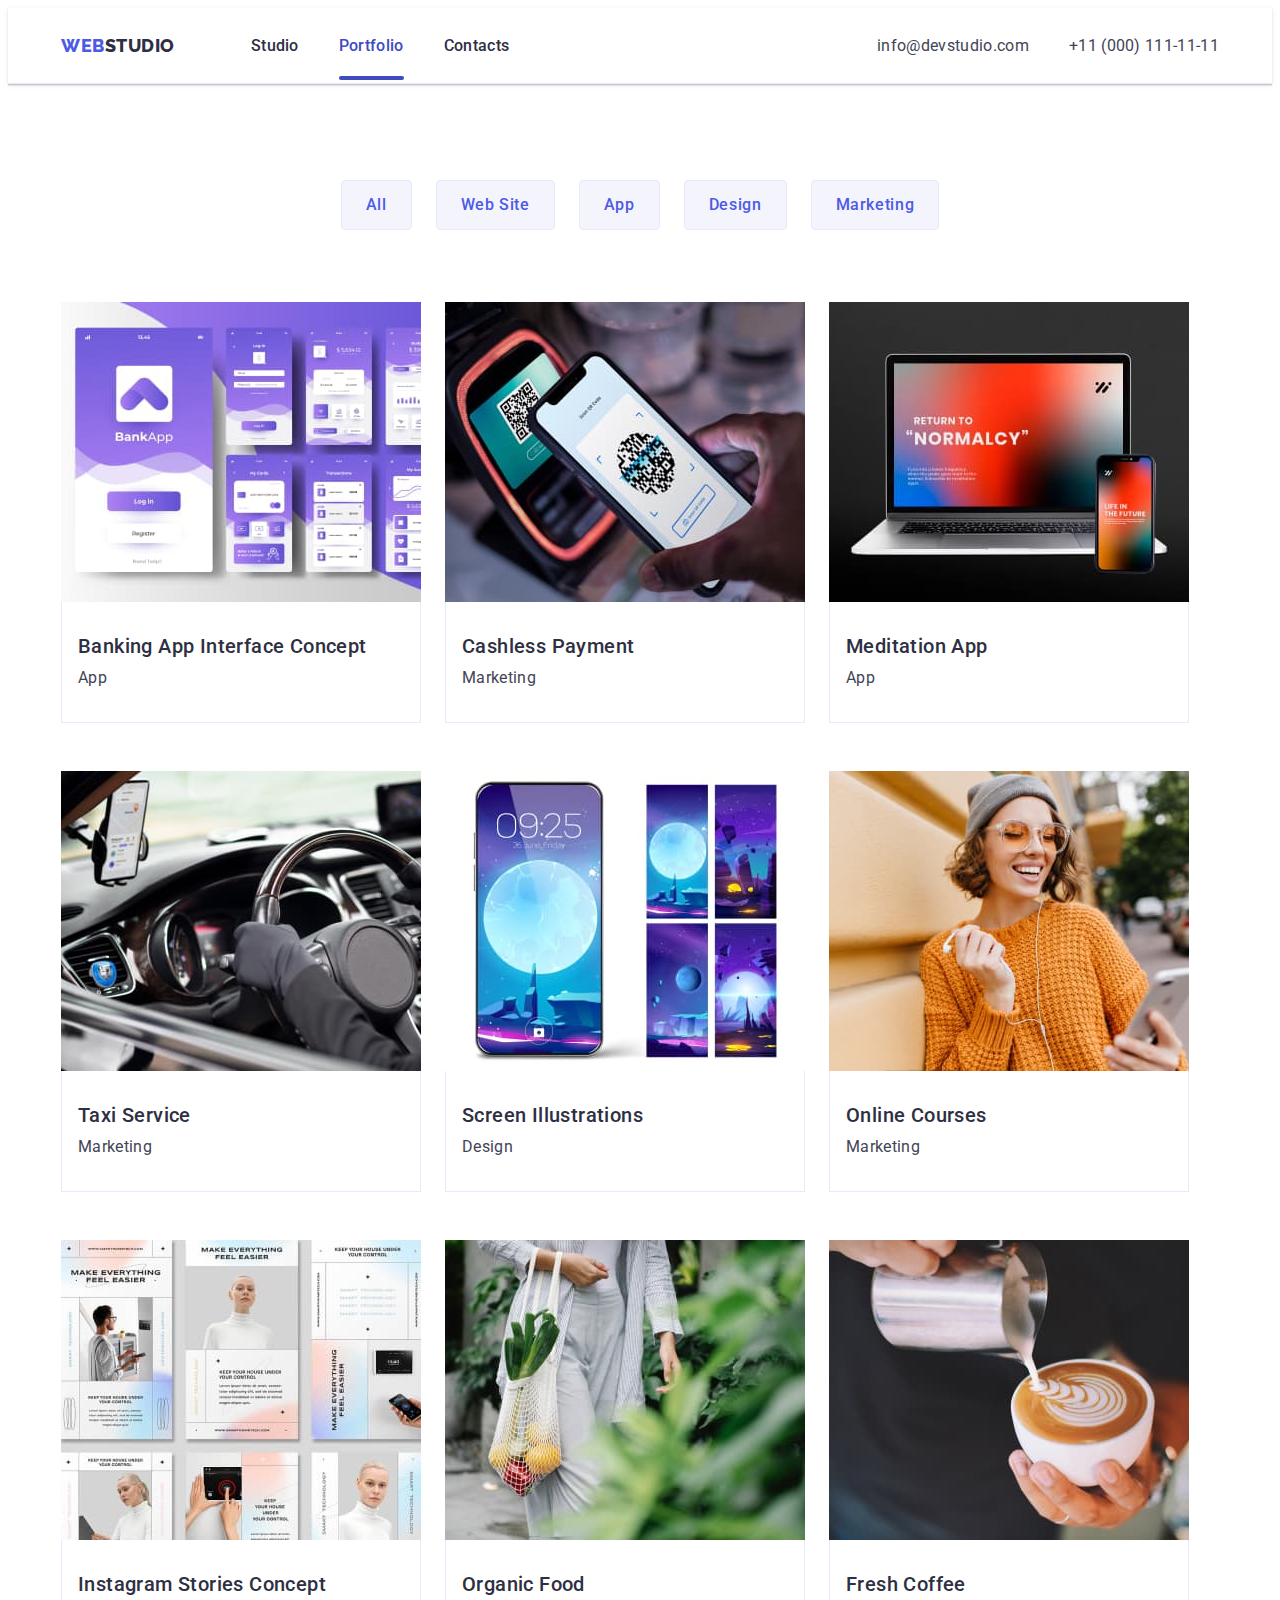
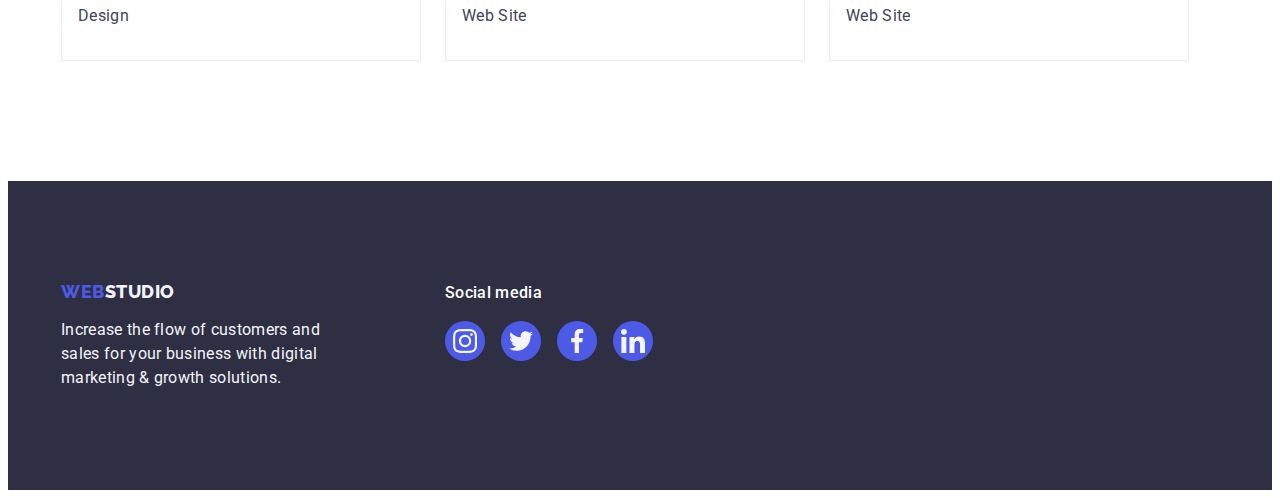
==== portfolio.html @ f28533c4 "clone" ====
<!DOCTYPE html>
<html lang="en">

<head>
    <meta charset="UTF-8">
    <meta name="viewport" content="width=device-width, initial-scale=1.0">
    <title>Document</title>
    <link rel="stylesheet" href="https://cdnjs.cloudflare.com/ajax/libs/modern-normalize/2.0.0/modern-normalize.min.css"
        integrity="sha512-4xo8blKMVCiXpTaLzQSLSw3KFOVPWhm/TRtuPVc4WG6kUgjH6J03IBuG7JZPkcWMxJ5huwaBpOpnwYElP/m6wg=="
        crossorigin="anonymous" referrerpolicy="no-referrer" />
    <link rel="stylesheet" href="./css/styles.css" />
    <link rel="preconnect" href="https://fonts.googleapis.com">
    <link rel="preconnect" href="https://fonts.gstatic.com" crossorigin>
    <link
        href="https://fonts.googleapis.com/css2?family=Raleway:wght@800&family=Roboto:wght@400;500;700;900&display=swap"
        rel="stylesheet">
</head>

<body>
    <header class="header">
        <div class="container container-header">
            <nav class="navigation">
                <a class="link logo" href="./index.html">Web<span class="logo-black">Studio</span></a>
                <ul class="list navigation-list">
                    <li class="navigation-list-item"><a class="link navigation-list-link" href="./index.html">Studio</a>
                    </li>
                    <li class="navigation-list-item"><a class="link navigation-list-link current"
                            href="./portfolio.html">Portfolio</a>
                    </li>
                    <li class="navigation-list-item"><a class="link navigation-list-link" href="">Contacts</a></li>
                </ul>
            </nav>
            <address class="adress">
                <ul class="list adress-list">
                    <li class="adress-list-item"><a class="link adress-list-link"
                            href="mailto:info@devstudio.com">info@devstudio.com</a></li>
                    <li class="adress-list-item"><a class="link adress-list-link" href="tel:+110001111111">+11 (000)
                            111-11-11</a></li>
                </ul>
            </address>
        </div>
    </header>
    <main>
        <section class="portfolio">
            <div class="container">
                <h1 class="visually-hidden">Portfolio</h1>
                <ul class="list portfolio-filter">
                    <li class="link"><button type="button" class="portfolio-filter-button" >All</button></li>
                    <li class="link"><button type="button" class="portfolio-filter-button" >Web Site</button></li>
                    <li class="link"><button type="button" class="portfolio-filter-button" >App</button></li>
                    <li class="link"><button type="button" class="portfolio-filter-button" >Design</button></li>
                    <li class="link"><button type="button" class="portfolio-filter-button" >Marketing</button></li>
                </ul>
                <ul class="list portfolio-list">
                    <li class="portfolio-list-item">
                        <a class="link portfolio-link" href="">
                            <div class="portfolio-cover-wrap">
                                <img class="portfolio-list-image" src="./images/project-1.jpg" alt="interfaces of app in smartphone" width="360"/>
                                <p class="portfolio-cover">
                                    14 Stylish and User-Friendly App Design Concepts · Task Manager App · Calorie
                                     Tracker App · Exotic Fruit Ecommerce App ·
                                     Cloud Storage App
                                </p>
                            </div>
                            <div class="portfolio-list-wrap">
                                <h2 class="list-title portfolio-list-title">Banking App Interface Concept</h2>
                                <p class="regular-text portfolio-list-text">App</p>
                            </div>
                        </a>
                    </li>
                    <li class="portfolio-list-item">
                        <a class="link portfolio-link" href="">
                            <div class="portfolio-cover-wrap">
                                <img class="portfolio-list-image" src="./images/project-2.jpg" alt="making payment with smartphone"
                                    width="360" />
                                <p class="portfolio-cover">
                                    14 Stylish and User-Friendly App Design Concepts · Task Manager App ·
                                        Calorie
                                        Tracker App · Exotic Fruit Ecommerce App ·
                                        Cloud Storage App
                                </p>
                            </div>
                            <div class="portfolio-list-wrap">
                                <h2 class="list-title portfolio-list-title">Cashless Payment</h2>
                                <p class="regular-text portfolio-list-text">Marketing</p>
                            </div>
                        </a>
                    </li>
                    <li class="portfolio-list-item">
                        <a class="link portfolio-link" href="">
                            <div class="portfolio-cover-wrap">
                                <img class="portfolio-list-image" src="./images/project-3.jpg" alt="laptop & smartphone"
                                    width="360" />
                                <p class="portfolio-cover">
                                    14 Stylish and User-Friendly App Design Concepts · Task Manager App ·
                                        Calorie
                                        Tracker App · Exotic Fruit Ecommerce App ·
                                        Cloud Storage App
                                </p>
                            </div>
                            <div class="portfolio-list-wrap">
                                <h2 class="list-title portfolio-list-title">Meditation App</h2>
                                <p class="regular-text portfolio-list-text">App</p>
                            </div>
                        </a>
                    </li>
                    <li class="portfolio-list-item">
                        <a class="link portfolio-link" href="">
                            <div class="portfolio-cover-wrap">
                                <img class="portfolio-list-image" src="./images/project-4.jpg" alt="smartphone at cars dashboard"
                                    width="360" />
                                <p class="portfolio-cover">
                                    14 Stylish and User-Friendly App Design Concepts · Task Manager App ·
                                        Calorie
                                        Tracker App · Exotic Fruit Ecommerce App ·
                                        Cloud Storage App
                                </p>
                            </div>
                            <div class="portfolio-list-wrap">
                                <h2 class="list-title portfolio-list-title">Taxi Service</h2>
                                <p class="regular-text portfolio-list-text">Marketing</p>
                            </div>
                        </a>
                    </li>
                    <li class="portfolio-list-item">
                        <a class="link portfolio-link" href="">
                            <div class="portfolio-cover-wrap">
                                <img class="portfolio-list-image" src="./images/project-5.jpg" alt="interfaces of app in smartphone"
                                    width="360" />
                                <p class="portfolio-cover">
                                    14 Stylish and User-Friendly App Design Concepts · Task Manager App ·
                                        Calorie
                                        Tracker App · Exotic Fruit Ecommerce App ·
                                        Cloud Storage App
                                </p>
                            </div>
                            <div class="portfolio-list-wrap">
                                <h2 class="list-title portfolio-list-title">Screen Illustrations</h2>
                                <p class="regular-text portfolio-list-text">Design</p>
                            </div>
                        </a>
                    </li>
                    <li class="portfolio-list-item">
                        <a class="link portfolio-link" href="">
                            <div class="portfolio-cover-wrap">
                                <img class="portfolio-list-image" src="./images/project-6.jpg" alt="woman with a smartphone"
                                    width="360" />
                                <p class="portfolio-cover">
                                    14 Stylish and User-Friendly App Design Concepts · Task Manager App ·
                                        Calorie
                                        Tracker App · Exotic Fruit Ecommerce App ·
                                        Cloud Storage App
                                </p>
                            </div>
                            <div class="portfolio-list-wrap">
                                <h2 class="list-title portfolio-list-title">Online Courses</h2>
                                <p class="regular-text portfolio-list-text">Marketing</p>
                            </div>
                        </a>
                    </li>
                    <li class="portfolio-list-item">
                        <a class="link portfolio-link" href="">
                            <div class="portfolio-cover-wrap">
                                <img class="portfolio-list-image" src="./images/project-7.jpg" alt="interfaces of app in smartphone"
                                    width="360" />
                                <p class="portfolio-cover">
                                    14 Stylish and User-Friendly App Design Concepts · Task Manager App ·
                                        Calorie
                                        Tracker App · Exotic Fruit Ecommerce App ·
                                        Cloud Storage App
                                </p>
                            </div>
                            <div class="portfolio-list-wrap">
                                <h2 class="list-title portfolio-list-title">Instagram Stories Concept</h2>
                                <p class="regular-text portfolio-list-text">Design</p>
                            </div>
                        </a>
                    </li>
                    <li class="portfolio-list-item">
                        <a class="link portfolio-link" href="">
                            <div class="portfolio-cover-wrap">
                                <img class="portfolio-list-image" src="./images/project-8.jpg" alt="woman wit food"
                                    width="360" />
                                <p class="portfolio-cover">
                                    14 Stylish and User-Friendly App Design Concepts · Task Manager App ·
                                        Calorie
                                        Tracker App · Exotic Fruit Ecommerce App ·
                                        Cloud Storage App
                                </p>
                            </div>
                            <div class="portfolio-list-wrap">
                                <h2 class="list-title portfolio-list-title">Organic Food</h2>
                                <p class="regular-text portfolio-list-text">Web Site</p>
                            </div>
                        </a>
                    </li>
                    <li class="portfolio-list-item">
                        <a class="link portfolio-link" href="">
                            <div class="portfolio-cover-wrap">
                                <img class="portfolio-list-image" src="./images/project-9.jpg" alt="maling coffee"
                                    width="360" />
                                <p class="portfolio-cover">
                                    14 Stylish and User-Friendly App Design Concepts · Task Manager App ·
                                        Calorie
                                        Tracker App · Exotic Fruit Ecommerce App ·
                                        Cloud Storage App
                                </p>
                            </div>
                            <div class="portfolio-list-wrap">
                                <h2 class="list-title portfolio-list-title">Fresh Coffee</h2>
                                <p class="regular-text portfolio-list-text">Web Site</p>
                            </div>
                        </a>
                    </li>
                </ul>
            </div>
        </section>
    </main>
    <footer class="footer">
        <div class="container container-footer">
            <div class="footer-logo-text">
                <a class="link logo" href="./index.html">Web<span class="logo-white">Studio</span></a>
                <p class="footer-text">Increase the flow of customers and sales for your business with digital marketing &
                    growth solutions.</p>
            </div>
            <div class="">
                <p class="footer-social-text">Social media</p>
                <ul class="list footer-social-list">
                    <li class="footer-social-item">
                        <a href="" class="link footer-socials-link">
                            <svg class="footer-socials-svg" width="24" height="24">
                                <use href="./images/icons.svg#icon-instagram"></use>
                            </svg>
                        </a>
                    </li>
                    <li class="footer-social-item">
                        <a href="" class="link footer-socials-link">
                            <svg class="footer-socials-svg" width="24" height="24">
                                <use href="./images/icons.svg#icon-twitter"></use>
                            </svg>
                        </a>
                    </li>
                    <li class="footer-social-item">
                        <a href="" class="link footer-socials-link">
                            <svg class="footer-socials-svg" width="24" height="24">
                                <use href="./images/icons.svg#icon-facebook"></use>
                            </svg>
                        </a>
                    </li>
                    <li class="footer-social-item">
                        <a href="" class="link footer-socials-link">
                            <svg class="footer-socials-svg" width="24" height="24">
                                <use href="./images/icons.svg#icon-linkedin"></use>
                            </svg>
                        </a>
                    </li>
                </ul>
            </div>
        </div>
    </footer>
        </body>
        
        </html>
---- css/styles.css ----
:root {
  --primary-font: Roboto, sans-serif;
  --secondary-font: Raleway, sans-serif;

  --primary-brand-color: #4d5ae5;
  --pressed-state-color: #404bbf;
  --dark-color: #2e2f42;
  --success-color: #31d0aa;
  --text-color: #434455;
  --subtle-text-color: #8e8f99;
  --accent-color: #e7e9fc;
  --light-color: #f4f4fd;
  --modal-overlay-color: #2e2f42;
  --hero-background-color: #2e2f42;
  --white-background-color: #ffffff;
  --modal-background-color: #fcfcfc;
}
*::before,
*::after {
  box-sizing: border-box;
}
body {
  font-family: var(--primary-font);
  color: var(--text-color);
  background-color: var(--white-background-color);
  font-style: normal;
  letter-spacing: 0.02em;
}
p,
h1,
h2,
h3,
h4,
h5,
h6 {
  margin-top: 0;
  margin-bottom: 0;
}
ul,
ol {
  padding-left: 0;
  margin-top: 0;
  margin-bottom: 0;
}
img {
  display: block;
  max-width: 100%;
}
.container {
  width: 100%;
  max-width: 1158px;
  padding-left: 15px;
  padding-right: 15px;
  margin: 0 auto;
}
.section-title {
  color: var(--dark-color);
  font-size: 36px;
  line-height: 1.11;
  text-transform: capitalize;
}
.list-title {
  color: var(--dark-color);
  font-size: 20px;
  font-weight: 500;
  line-height: 1.2;
}
.regular-text {
  color: var(--dark-color);
  font-size: 16px;
  line-height: 1.5;
}
.logo {
  color: var(--primary-brand-color);
  font-family: var(--secondary-font);
  font-size: 18px;
  font-weight: 800;
  line-height: 1.17;
  letter-spacing: 0.03em;
  text-transform: uppercase;
  text-decoration: none;
}
.logo-black {
  color: var(--dark-color);
  margin-right: 76px;
}

.list {
  list-style-type: none;
  list-style: none;
  text-decoration: none;
}
.link {
  text-decoration: none;
  list-style-type: none;
}
.header {
  padding-top: 25.5px;
  padding-bottom: 25.5px;
  border-bottom: 1px solid var(--accent-color);
  max-height: 72px;
  box-shadow: 0px 1px 6px 0px rgba(46, 47, 66, 0.08),
    0px 1px 1px 0px rgba(46, 47, 66, 0.16),
    0px 2px 1px 0px rgba(46, 47, 66, 0.08);
}
.container-header {
  display: flex;
  padding: 0 15px;
}
.navigation {
  display: flex;
  align-items: center;
}
.navigation-list {
  display: flex;
  align-items: center;
  gap: 40px;
  margin-right: auto;
}
.navigation-list-item {
}
.navigation-list-link {
  color: var(--dark-color);
  font-size: 16px;
  font-weight: 500;
  line-height: 1.5;
  text-decoration: none;
  padding: 24px 0;
  transition: color 250ms cubic-bezier(0.4, 0, 0.2, 1);
}
.current {
  position: relative;
  color: var(--pressed-state-color);
}
.current::after {
  position: absolute;
  content: "";
  left: 0%;
  bottom: -1px;
  height: 4px;
  width: 100%;
  background-color: var(--pressed-state-color);
  border-radius: 2px;
}
.adress {
  font-style: normal;
  margin-left: auto;
}
.adress-list {
  display: flex;
  align-items: center;
  gap: 40px;
}
.adress-list-link {
  color: var(--text-color);
  font-size: 16px;
  line-height: 1.5;
  text-decoration: none;
  transition: color 250ms cubic-bezier(0.4, 0, 0.2, 1);
}
.hero {
  background-color: var(--hero-background-color);
  background-image: linear-gradient(
      rgba(46, 47, 66, 0.7),
      rgba(46, 47, 66, 0.7)
    ),
    url(../images/hero-background.jpg);
  background-repeat: no-repeat;
  background-position: center;
  background-size: cover;
  padding-top: 188px;
  padding-bottom: 188px;
  max-width: 1440px;
  margin: 0 auto;
}
.hero-title {
  color: var(--white-background-color);
  max-width: 496px;
  text-align: center;
  font-size: 56px;
  line-height: 1.07;
  letter-spacing: 0.02em;
  margin-bottom: 48px;
  margin-left: auto;
  margin-right: auto;
}
.hero-button {
  display: block;
  border: none;
  padding: 16px 32px;
  margin-left: auto;
  margin-right: auto;
  font-family: "Roboto", sans-serif;
  color: var(--white-background-color);
  background-color: var(--primary-brand-color);
  text-align: center;
  font-size: 16px;
  min-width: 169px;
  font-weight: 500;
  line-height: 1.5;
  height: 56px;
  letter-spacing: 0.04em;
  cursor: pointer;
  border-radius: 4px;
  box-shadow: 0px 4px 4px 0px rgba(0, 0, 0, 0.15);
  transition: background-color 250ms cubic-bezier(0.4, 0, 0.2, 1);
}
.visually-hidden {
  position: absolute;
  width: 1px;
  height: 1px;
  margin: -1px;
  border: 0;
  padding: 0;

  white-space: nowrap;
  clip-path: inset(100%);
  clip: rect(0 0 0 0);
  overflow: hidden;
}
.advantages {
  padding: 120px 0;
}
.advantages-list {
  display: flex;
  gap: 24px;
}
.advantages-svg-background {
  display: flex;
  position: relative;
  gap: 24px;
  width: 264px;
  height: 112px;
  background-color: var(--light-color);
  align-items: center;
  justify-content: center;
  border-radius: 4px;
  margin-bottom: 8px;
}
.advantages-svg {
  position: absolute;
  top: 50%;
  left: 50%;
  transform: translate(-50%, -50%);
}
.advantages-list-item {
  width: calc((100% - 3 * 24px) / 4);
}
.advantages-list-title {
  letter-spacing: 0.02em;
  margin-bottom: 8px;
}
.advantages-list-text {
  color: var(--text-color);
}
.activity {
  padding-bottom: 120px;
}
.activity-title {
  text-align: center;
  margin-bottom: 72px;
}
.activity-list {
  display: flex;
  gap: 24px;
}
.activity-list-item {
}
.activity-list-image {
}
.team {
  background-color: var(--light-color);
  padding-top: 120px;
  padding-bottom: 120px;
}
.team-title {
  text-align: center;
  letter-spacing: 0.02em;
  margin-bottom: 72px;
}
.team-list {
  display: flex;
  gap: 24px;
}
.team-list-item {
  background-color: var(--white-background-color);
  border-radius: 0px 0px 4px 4px;
  box-shadow: 0px 1px 6px rgba(46, 47, 66, 0.08),
    0px 1px 1px rgba(46, 47, 66, 0.16), 0px 2px 1px rgba(46, 47, 66, 0.08);
}
.team-list-image {
}
.team-list-title {
  text-align: center;
  align-items: center;
  letter-spacing: 0.02em;
  margin-bottom: 8px;
}
.team-list-text {
  max-width: fit-content;
  text-align: center;
  color: var(--text-color);
  margin-left: auto;
  margin-right: auto;
  margin-bottom: 8px;
}
.list-wrap {
  padding-top: 32px;
  padding-bottom: 32px;
  border-radius: 0px 0px 4px 4px;
  background: var(--white, #fff);
  box-shadow: 0px 2px 1px 0px rgba(46, 47, 66, 0.08),
    0px 1px 1px 0px rgba(46, 47, 66, 0.16),
    0px 1px 6px 0px rgba(46, 47, 66, 0.08);
}
.team-socials-list {
  display: flex;
  justify-content: center;
  align-items: center;
  gap: 24px;
  margin-left: 16px;
  margin-right: 16px;
}
.team-socials-list-item {
  width: 40px;
  height: 40px;
}
.team-socials-link {
  display: flex;
  align-items: center;
  justify-content: center;
  position: relative;
  width: 100%;
  height: 100%;
  background-color: var(--primary-brand-color);
  border-radius: 50%;
  cursor: pointer;
  transition: background-color 250ms cubic-bezier(0.4, 0, 0.2, 1);
}
.team-socials-link:hover,
.team-socials-link:focus {
  background-color: var(--pressed-state-color);
}
.team-socials-link:active {
  background-color: var(--pressed-state-color);
}
.team-socials-svg {
  position: absolute;
  top: 50%;
  left: 50%;
  transform: translate(-50%, -50%);
  fill: var(--light-color);
}
.customers {
  padding-top: 120px;
  padding-bottom: 120px;
}
.customers-title {
  text-align: center;
  letter-spacing: 0.02em;
  margin-bottom: 72px;
}
.customers-list {
  display: flex;
  gap: 24px;
}
.customers-list-item {
  width: 168px;
  height: 88px;
}
.customers-list-link {
  display: flex;
  align-items: center;
  justify-content: center;
  color: var(--subtle-text-color);
  position: relative;
  width: 100%;
  height: 100%;
  border-radius: 4px;
  border: 1px solid var(--subtle-text-color);
  transition: border-color 250ms cubic-bezier(0.4, 0, 0.2, 1),
    color 250ms cubic-bezier(0.4, 0, 0.2, 1);
  cursor: pointer;
}
.customers-list-svg {
  fill: currentColor;
}
.customers-list-link:hover,
.customers-list-link:focus,
.customers-list-link:active {
  color: var(--pressed-state-color);
  border: 1px solid var(--pressed-state-color);
}

.footer {
  background-color: var(--dark-color);
  padding: 100px 0;
}
.container-footer {
  display: flex;
  align-items: baseline;
}
.footer-logo-text {
  margin-right: 120px;
}
footer .logo {
  display: inline-block;
  margin-bottom: 16px;
}
.logo-white {
  color: var(--light-color);
}
.footer-text {
  max-width: 264px;
  color: var(--light-color);
  font-size: 16px;
  line-height: 1.5;
}
.footer-social-text {
  font-weight: 500;
  font-size: 16px;
  line-height: 1.5;
  letter-spacing: 0.02em;
  color: var(--white-background-color);
  margin-bottom: 16px;
}
.footer-social-list {
  display: flex;
  gap: 16px;
}
.footer-social-item {
  width: 40px;
  height: 40px;
}
.footer-socials-link {
  display: flex;
  position: relative;
  width: 100%;
  height: 100%;
  background-color: var(--primary-brand-color);
  border-radius: 50%;
  cursor: pointer;
  align-items: center;
  justify-content: center;
  transition: background-color 250ms cubic-bezier(0.4, 0, 0.2, 1);
}
.footer-socials-link:hover,
.footer-socials-link:focus {
  background-color: var(--success-color);
}
.footer-socials-svg {
  position: absolute;
  top: 50%;
  left: 50%;
  transform: translate(-50%, -50%);
  fill: var(--light-color);
}
.portfolio {
  padding-top: 96px;
  padding-bottom: 120px;
}
.portfolio-filter {
  display: flex;
  justify-content: center;
  gap: 24px;
  margin-bottom: 72px;
}
.portfolio-filter-button {
  border-radius: 4px;
  border: 1px solid var(--accent-color);
  transition: color 250ms cubic-bezier(0.4, 0, 0.2, 1),
    background-color 250ms cubic-bezier(0.4, 0, 0.2, 1),
    border-color 250ms cubic-bezier(0.4, 0, 0.2, 1),
    box-shadow 250ms cubic-bezier(0.4, 0, 0.2, 1);
}
.portfolio-filter-button {
  display: flex;
  padding: 12px 24px;
  justify-content: center;
  align-items: center;
  font-family: "Roboto", sans-serif;
  color: var(--primary-brand-color);
  background-color: var(--light-color);
  border: 1px solid var(--accent-color);
  text-align: center;
  font-size: 16px;
  font-weight: 500;
  line-height: 1.5;
  letter-spacing: 0.04em;
  cursor: pointer;
  border-radius: 4px;
  transition-duration: 250ms;
  transition-timing-function: cubic-bezier(0.4, 0, 0.2, 1);
}
.portfolio-filter-button:hover,
.portfolio-filter-button:focus {
  color: var(--white-background-color);
  background-color: var(--pressed-state-color);
  box-shadow: 0px 2px 2px 0px rgba(0, 0, 0, 0.12),
    0px 2px 1px 0px rgba(0, 0, 0, 0.08), 0px 3px 1px 0px rgba(0, 0, 0, 0.1);
  border: 1px solid transparent;
}
.hero-button:hover,
.hero-button:focus {
  color: var(--white-background-color);
  background-color: var(--pressed-state-color);
  box-shadow: 0px 2px 2px 0px rgba(0, 0, 0, 0.12),
    0px 2px 1px 0px rgba(0, 0, 0, 0.08), 0px 3px 1px 0px rgba(0, 0, 0, 0.1);
}
.navigation-list-link:hover,
.navigation-list-link:focus,
.adress-list-link:hover,
.adress-list-link:focus {
  color: var(--pressed-state-color);
}

.portfolio-list {
  display: flex;
  flex-wrap: wrap;
  gap: 24px;
  row-gap: 48px;
}
.portfolio-list-item {
}
.portfolio-link {
  display: block;
  transition: box-shadow 250ms cubic-bezier(0.4, 0, 0.2, 1);
}
.portfolio-link:hover .portfolio-cover {
  transform: translateY(0);
}
.portfolio-link:focus .portfolio-cover {
  transform: translateY(0);
}
.portfolio-link:active .portfolio-cover {
  transform: translateY(0);
}
.portfolio-link:hover,
.portfolio-link:focus,
.portfolio-link:active {
  box-shadow: 0px 1px 6px rgba(46, 47, 66, 0.08),
    0px 1px 1px rgba(46, 47, 66, 0.16), 0px 2px 1px rgba(46, 47, 66, 0.08);
}
.portfolio-cover-wrap {
  position: relative;
  overflow: hidden;
}
.portfolio-list-image {
}
.portfolio-cover {
  position: absolute;
  top: 0;
  background-color: var(--primary-brand-color);
  height: 100%;
  padding: 40px 32px;
  transform: translateY(100%);
  transition: transform 250ms cubic-bezier(0.4, 0, 0.2, 1);
  color: var(--light-color);
  line-height: 1.5;
  letter-spacing: 0.02em;
}
.portfolio-list-wrap {
  padding: 32px 16px;
  border: 1px solid var(--accent-color);
  border-top: none;
  background: var(--white-background-color);
}
.portfolio-list-title {
  color: var(--dark-color);
  font-size: 20px;
  font-weight: 500;
  line-height: 1.2;
  letter-spacing: 0.02em;
  margin-bottom: 8px;
}
.portfolio-list-text {
  color: var(--text-color);
  font-size: 16px;
  line-height: 1.5;
  letter-spacing: 0.02em;
}
.backdrop {
  position: fixed;
  width: 100%;
  height: 100%;
  background: rgba(46, 47, 66, 0.4);
  top: 0;
  transition: opacity 250ms cubic-bezier(0.4, 0, 0.2, 1),
    visibility 250ms cubic-bezier(0.4, 0, 0.2, 1);
}
.modal {
  position: absolute;
  width: 408px;
  min-height: 584px;
  background-color: var(--modal-background-color);
  border-radius: 4px;
  box-shadow: 0px 2px 1px 0px rgba(0, 0, 0, 0.2),
    0px 1px 3px 0px rgba(0, 0, 0, 0.12), 0px 1px 1px 0px rgba(0, 0, 0, 0.14);
  top: 50%;
  left: 50%;
  transform: translate(-50%, -50%);
  transition: transform 250ms cubic-bezier(0.4, 0, 0.2, 1);
}

.modal-button-close {
  display: flex;
  align-items: center;
  justify-content: center;
  position: absolute;
  width: 24px;
  height: 24px;
  border-radius: 50%;
  color: var(--accent-color, #e7e9fc);
  stroke-width: 1px;
  stroke: rgba(0, 0, 0, 0.1);
  top: 24px;
  right: 24px;
  border: none;
  cursor: pointer;
  background-color: #e7e9fc;
  border: 1px solid rgba(0, 0, 0, 0.1);
  padding: 0;
  transition: background-color 250ms cubic-bezier(0.4, 0, 0.2, 1),
    border 250ms cubic-bezier(0.4, 0, 0.2, 1);
}
.svg-close {
  position: absolute;
  fill: var(--dark-color);
  top: 50%;
  left: 50%;
  transform: translate(-50%, -50%);
  transition: fill 250ms cubic-bezier(0.4, 0, 0.2, 1);
}
.modal-button-close:hover,
.modal-button-close:focus {
  background-color: var(--pressed-state-color);
  border: none;
}
.modal-button-close:hover .svg-close,
.modal-button-close:focus .svg-close {
  fill: var(--white-background-color);
}
.is-hidden {
  opacity: 0;
  visibility: hidden;
  pointer-events: none;
}
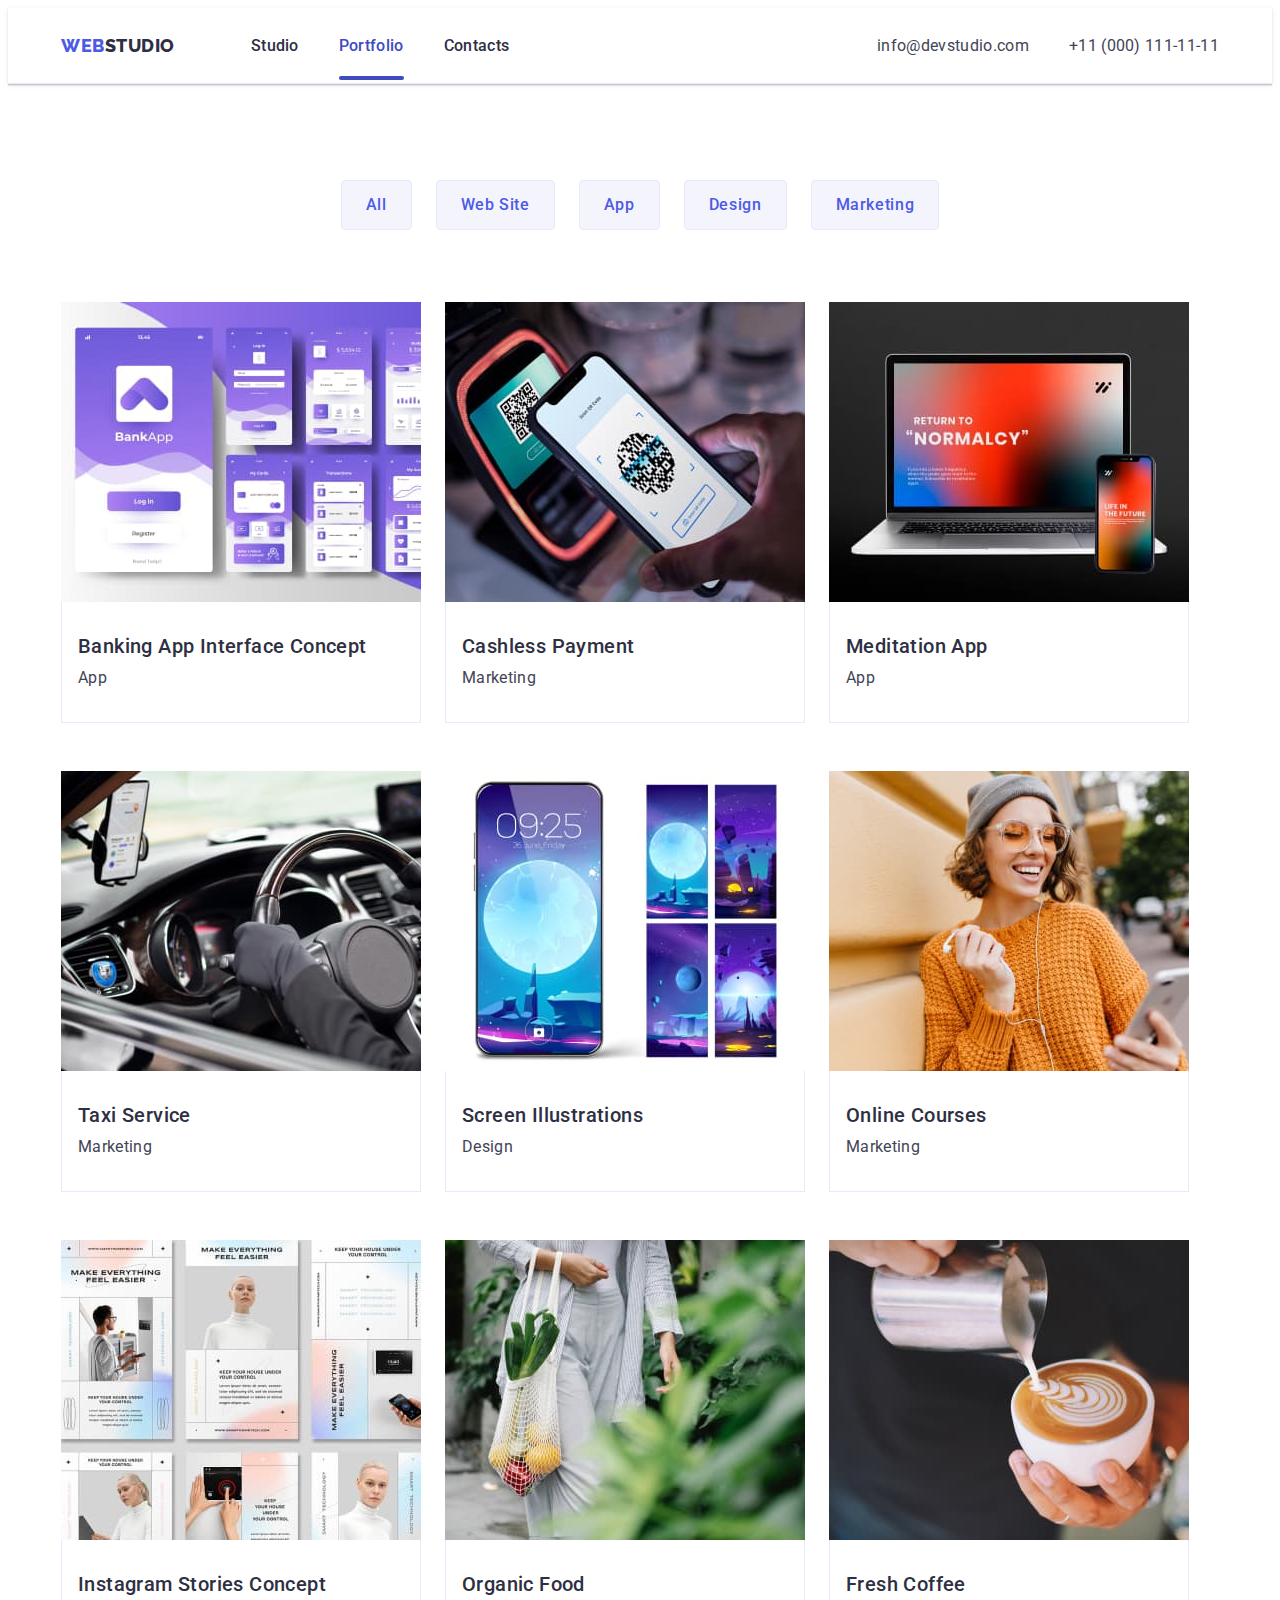
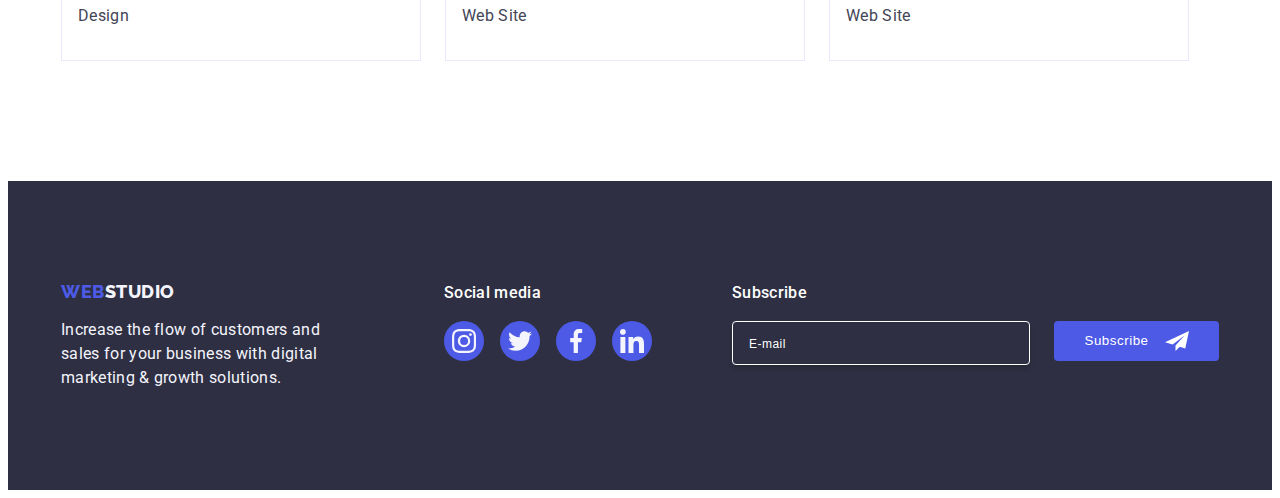
==== commit 4fe9bef1: "Update portfolio.html" ====
--- a/portfolio.html
+++ b/portfolio.html
@@ -223,7 +223,7 @@
                 <p class="footer-text">Increase the flow of customers and sales for your business with digital marketing &
                     growth solutions.</p>
             </div>
-            <div class="">
+            <div class="footer-media">
                 <p class="footer-social-text">Social media</p>
                 <ul class="list footer-social-list">
                     <li class="footer-social-item">
@@ -255,6 +255,18 @@
                         </a>
                     </li>
                 </ul>
+            </div>
+            <div>
+                <p class="footer-social-text">Subscribe</p>
+                <div class="footer-input-wrap">
+                    <input class="footer-input" type="email" name="footer-email" id="footer-email" placeholder="E-mail">
+                    <button class="footer-button" type="submit">Subscribe
+                        <svg class="footer-button-svg" height="24" width="24">
+                            <use href="./images/icons.svg#icon-telegram"></use>
+                        </svg>
+                    </button>
+                </div>
+    
             </div>
         </div>
     </footer>
--- a/css/styles.css
+++ b/css/styles.css
@@ -424,6 +424,9 @@
   color: var(--white-background-color);
   margin-bottom: 16px;
 }
+.footer-media {
+  margin-right: 80px;
+}
 .footer-social-list {
   display: flex;
   gap: 16px;
@@ -454,6 +457,52 @@
   left: 50%;
   transform: translate(-50%, -50%);
   fill: var(--light-color);
+}
+.footer-input-wrap {
+  display: flex;
+  gap: 24px;
+}
+.footer-input {
+  width: 264px;
+  height: 40px;
+  border-radius: 4px;
+  border: 1px solid var(--white-background-color);
+  box-shadow: 0px 4px 4px 0px rgba(0, 0, 0, 0.15);
+  background: var(--dark-color);
+  padding-left: 16px;
+  padding-right: 16px;
+  color: var(--white-background-color);
+}
+.footer-input::placeholder {
+  color: var(--white-background-color);
+  font-size: 12px;
+  font-weight: 400;
+  line-height: 2;
+  letter-spacing: 0.04em;
+}
+.footer-button {
+  display: flex;
+  justify-content: center;
+  align-items: center;
+  gap: 16px;
+  width: 165px;
+  height: 40px;
+  border-radius: 4px;
+  background-color: #4d5ae5;
+  border: none;
+  color: var(--white-background-color);
+  font-weight: 500;
+  line-height: 1.5;
+  letter-spacing: 0.04em;
+  cursor: pointer;
+  transition: background-color 250ms cubic-bezier(0.4, 0, 0.2, 1);
+}
+.footer-button-svg {
+  fill: var(--white-background-color);
+}
+.footer-button:hover,
+.footer-button:focus {
+  background-color: var(--pressed-state-color);
 }
 .portfolio {
   padding-top: 96px;
@@ -645,3 +694,129 @@
   visibility: hidden;
   pointer-events: none;
 }
+.modal-title {
+  font-weight: 500;
+  line-height: 1.5;
+  letter-spacing: 0.02em;
+  padding: 72px 24px 16px 24px;
+  text-align: center;
+  color: var(--dark-color);
+}
+.modal-form {
+  padding: 0 24px;
+}
+.modal-input {
+  width: 100%;
+  height: 40px;
+  background-color: var(--modal-background-color);
+  border-radius: 4px;
+  border: 1px solid rgba(46, 47, 66, 0.4);
+  padding-left: 38px;
+  padding-right: 16px;
+  outline: 1px transparent;
+  transition: border 250ms cubic-bezier(0.4, 0, 0.2, 1);
+}
+.modal-input:focus {
+  border: 1px solid var(--primary-brand-color);
+}
+.modal-input:focus + .modal-icon {
+  fill: var(--primary-brand-color);
+}
+.input-wrap {
+  position: relative;
+  margin-top: 4px;
+}
+.modal-icon {
+  position: absolute;
+  left: 16px;
+  top: 50%;
+  transform: translateY(-50%);
+  fill: currentColor;
+  transition: fill 250ms cubic-bezier(0.4, 0, 0.2, 1);
+}
+.modal-field {
+  margin-bottom: 8px;
+}
+.modal-label {
+  color: var(--subtle-text-color);
+  font-size: 12px;
+  line-height: 1.16;
+  letter-spacing: 0.04em;
+}
+.modal-comment {
+  width: 100%;
+  height: 120px;
+  background-color: var(--modal-background-color);
+  border-radius: 4px;
+  border: 1px solid rgba(46, 47, 66, 0.4);
+  padding: 8px 16px;
+  outline: 1px transparent;
+  transition: border 250ms cubic-bezier(0.4, 0, 0.2, 1);
+  margin-top: 4px;
+  resize: none;
+}
+.modal-comment:focus {
+  border: 1px solid var(--primary-brand-color);
+}
+.modal-comment::placeholder {
+  color: rgba(46, 47, 66, 0.4);
+  font-family: Roboto;
+  font-size: 12px;
+  font-style: normal;
+  font-weight: 400;
+  line-height: 1.16;
+  letter-spacing: 0.04em;
+}
+.modal-check-text {
+  display: flex;
+  color: var(--subtle-text-color);
+  font-size: 12px;
+  line-height: 1.16;
+  letter-spacing: 0.04em;
+  align-items: center;
+}
+.modal-check-text span {
+  display: flex;
+  width: 16px;
+  height: 16px;
+  border: 1px solid rgba(46, 47, 66, 0.4);
+  border-radius: 20%;
+  margin-right: 8px;
+  align-items: center;
+  justify-content: center;
+  fill: transparent;
+  transition: 250ms cubic-bezier(0.4, 0, 0.2, 1);
+}
+.modal-check-link {
+  color: var(--primary-brand-color);
+  text-decoration-line: underline;
+}
+.modal-check:checked + .modal-check-text span {
+  background-color: var(--pressed-state-color);
+  fill: var(--light-color);
+  border: none;
+}
+.modal-button {
+  display: block;
+  border: none;
+  padding: 16px 32px;
+  border-radius: 4px;
+  width: 169px;
+  background-color: var(--primary-brand-color);
+  box-shadow: 0px 4px 4px 0px rgba(0, 0, 0, 0.15);
+  margin: 24px auto;
+  color: var(--white, #fff);
+  text-align: center;
+  font-family: Roboto;
+  font-size: 16px;
+  font-style: normal;
+  font-weight: 500;
+  line-height: 1.5;
+  letter-spacing: 0.04em;
+  cursor: pointer;
+  transition: background-color 250ms cubic-bezier(0.4, 0, 0.2, 1);
+}
+.modal-button:hover,
+.modal-button:focus {
+  background-color: var(--pressed-state-color);
+}
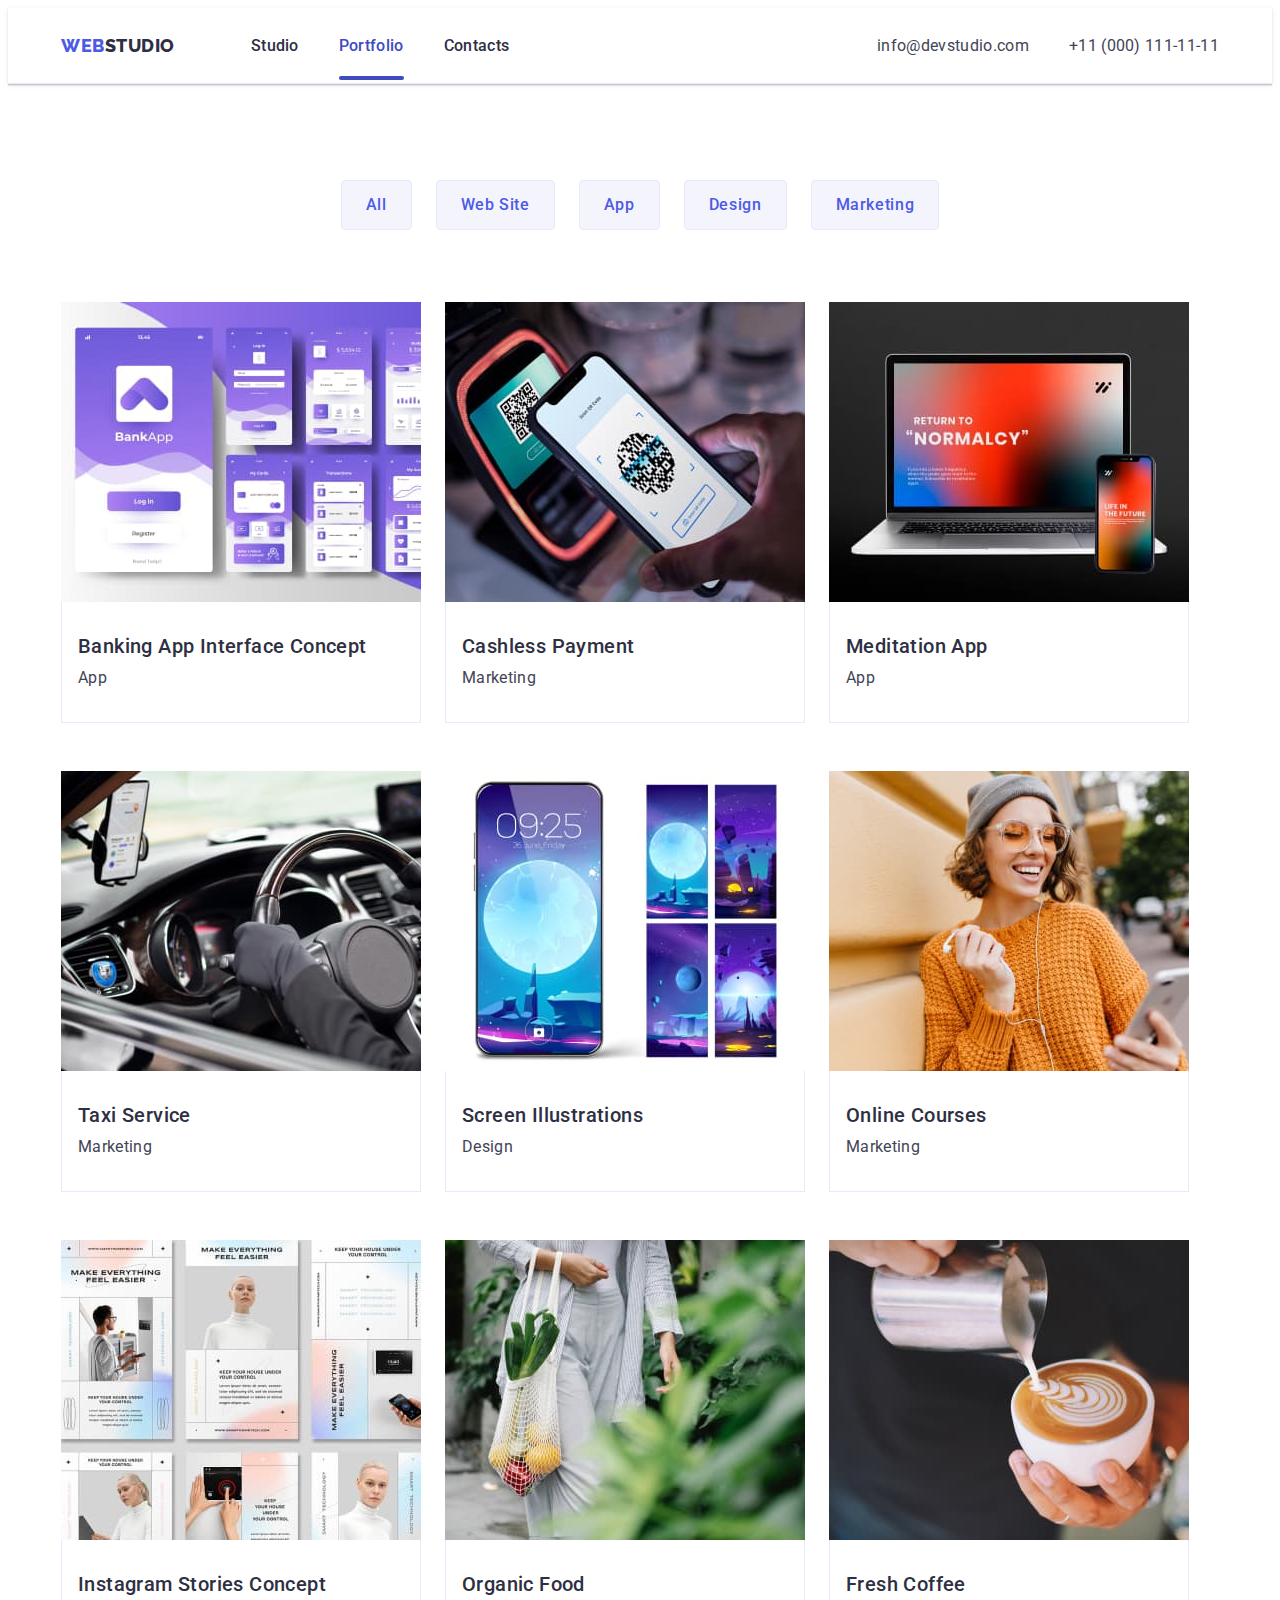
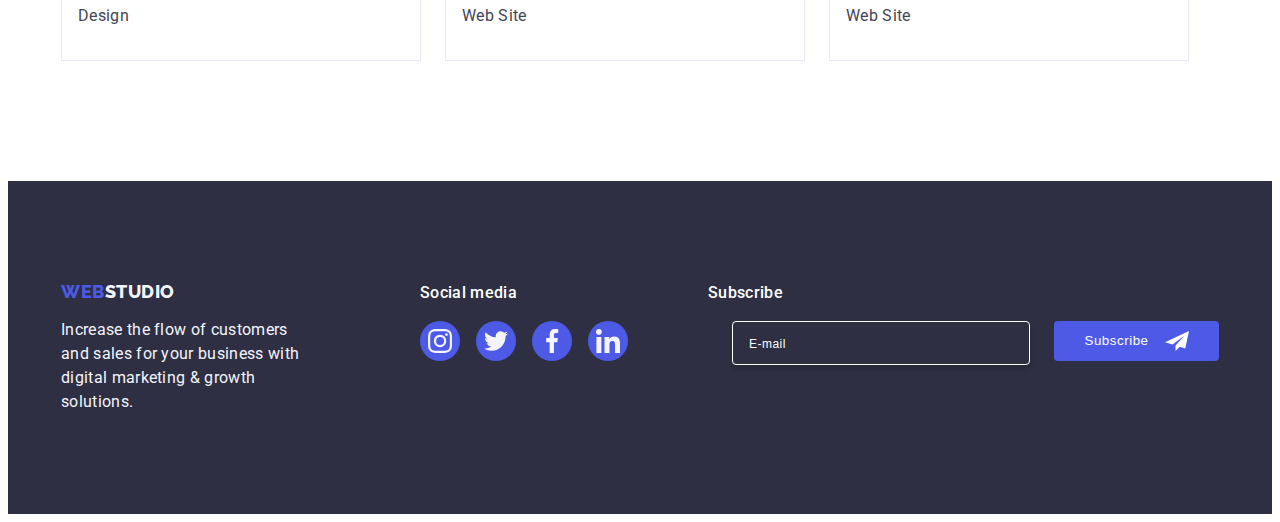
==== commit 311986a8: "footer-fix" ====
--- a/portfolio.html
+++ b/portfolio.html
@@ -256,16 +256,16 @@
                     </li>
                 </ul>
             </div>
-            <div>
+            <div class="footer-subscribe">
                 <p class="footer-social-text">Subscribe</p>
-                <div class="footer-input-wrap">
-                    <input class="footer-input" type="email" name="footer-email" id="footer-email" placeholder="E-mail">
-                    <button class="footer-button" type="submit">Subscribe
-                        <svg class="footer-button-svg" height="24" width="24">
-                            <use href="./images/icons.svg#icon-telegram"></use>
-                        </svg>
-                    </button>
-                </div>
+                <form class="footer-form">
+                    <label class="footer-label" for="footer-email"></label>
+                        <input class="footer-input" type="email" name="footer-email" id="footer-email" placeholder="E-mail">
+                        <button class="footer-button" type="submit">Subscribe<svg class="footer-button-svg" height="24" width="24">
+                                <use href="./images/icons.svg#icon-telegram"></use></svg>
+                        </button>
+
+                </form>
     
             </div>
         </div>
--- a/css/styles.css
+++ b/css/styles.css
@@ -458,9 +458,11 @@
   transform: translate(-50%, -50%);
   fill: var(--light-color);
 }
-.footer-input-wrap {
+.footer-form {
   display: flex;
   gap: 24px;
+}
+.footer-label {
 }
 .footer-input {
   width: 264px;
@@ -641,6 +643,7 @@
   position: absolute;
   width: 408px;
   min-height: 584px;
+  padding: 72px 24px 24px 24px;
   background-color: var(--modal-background-color);
   border-radius: 4px;
   box-shadow: 0px 2px 1px 0px rgba(0, 0, 0, 0.2),
@@ -698,9 +701,9 @@
   font-weight: 500;
   line-height: 1.5;
   letter-spacing: 0.02em;
-  padding: 72px 24px 16px 24px;
   text-align: center;
   color: var(--dark-color);
+  margin-bottom: 16px;
 }
 .modal-form {
   padding: 0 24px;
@@ -708,13 +711,13 @@
 .modal-input {
   width: 100%;
   height: 40px;
-  background-color: var(--modal-background-color);
   border-radius: 4px;
   border: 1px solid rgba(46, 47, 66, 0.4);
   padding-left: 38px;
   padding-right: 16px;
   outline: 1px transparent;
-  transition: border 250ms cubic-bezier(0.4, 0, 0.2, 1);
+  transition: border-color 250ms cubic-bezier(0.4, 0, 0.2, 1);
+  background-color: transparent;
 }
 .modal-input:focus {
   border: 1px solid var(--primary-brand-color);
@@ -724,7 +727,6 @@
 }
 .input-wrap {
   position: relative;
-  margin-top: 4px;
 }
 .modal-icon {
   position: absolute;
@@ -737,22 +739,31 @@
 .modal-field {
   margin-bottom: 8px;
 }
+.modal-field-comment {
+  margin-bottom: 16px;
+}
 .modal-label {
+  display: block;
   color: var(--subtle-text-color);
   font-size: 12px;
-  line-height: 1.16;
+  line-height: 1.17;
   letter-spacing: 0.04em;
-}
+  margin-bottom: 4px;
+}
+
 .modal-comment {
   width: 100%;
   height: 120px;
-  background-color: var(--modal-background-color);
+  font-size: 12px;
+  line-height: 1.17;
+  letter-spacing: 0.04em;
+  color: rgba(46, 47, 66, 0.4);
+  background-color: transparent;
   border-radius: 4px;
   border: 1px solid rgba(46, 47, 66, 0.4);
   padding: 8px 16px;
   outline: 1px transparent;
-  transition: border 250ms cubic-bezier(0.4, 0, 0.2, 1);
-  margin-top: 4px;
+  transition: border-color 250ms cubic-bezier(0.4, 0, 0.2, 1);
   resize: none;
 }
 .modal-comment:focus {
@@ -767,25 +778,29 @@
   line-height: 1.16;
   letter-spacing: 0.04em;
 }
+.modal-field-privacy {
+  margin-bottom: 24px;
+}
 .modal-check-text {
-  display: flex;
   color: var(--subtle-text-color);
   font-size: 12px;
-  line-height: 1.16;
+  line-height: 1.17;
   letter-spacing: 0.04em;
   align-items: center;
 }
-.modal-check-text span {
-  display: flex;
+.modal-check-wrap {
+  display: inline-flex;
   width: 16px;
   height: 16px;
   border: 1px solid rgba(46, 47, 66, 0.4);
-  border-radius: 20%;
   margin-right: 8px;
   align-items: center;
   justify-content: center;
   fill: transparent;
-  transition: 250ms cubic-bezier(0.4, 0, 0.2, 1);
+  transition: background-color 250ms cubic-bezier(0.4, 0, 0.2, 1),
+    border 250ms cubic-bezier(0.4, 0, 0.2, 1),
+    fill 250ms cubic-bezier(0.4, 0, 0.2, 1);
+  border-radius: 2px;
 }
 .modal-check-link {
   color: var(--primary-brand-color);
@@ -797,11 +812,12 @@
   border: none;
 }
 .modal-button {
+  font-family: "Roboto", sans-serif;
   display: block;
   border: none;
   padding: 16px 32px;
   border-radius: 4px;
-  width: 169px;
+  min-width: 169px;
   background-color: var(--primary-brand-color);
   box-shadow: 0px 4px 4px 0px rgba(0, 0, 0, 0.15);
   margin: 24px auto;
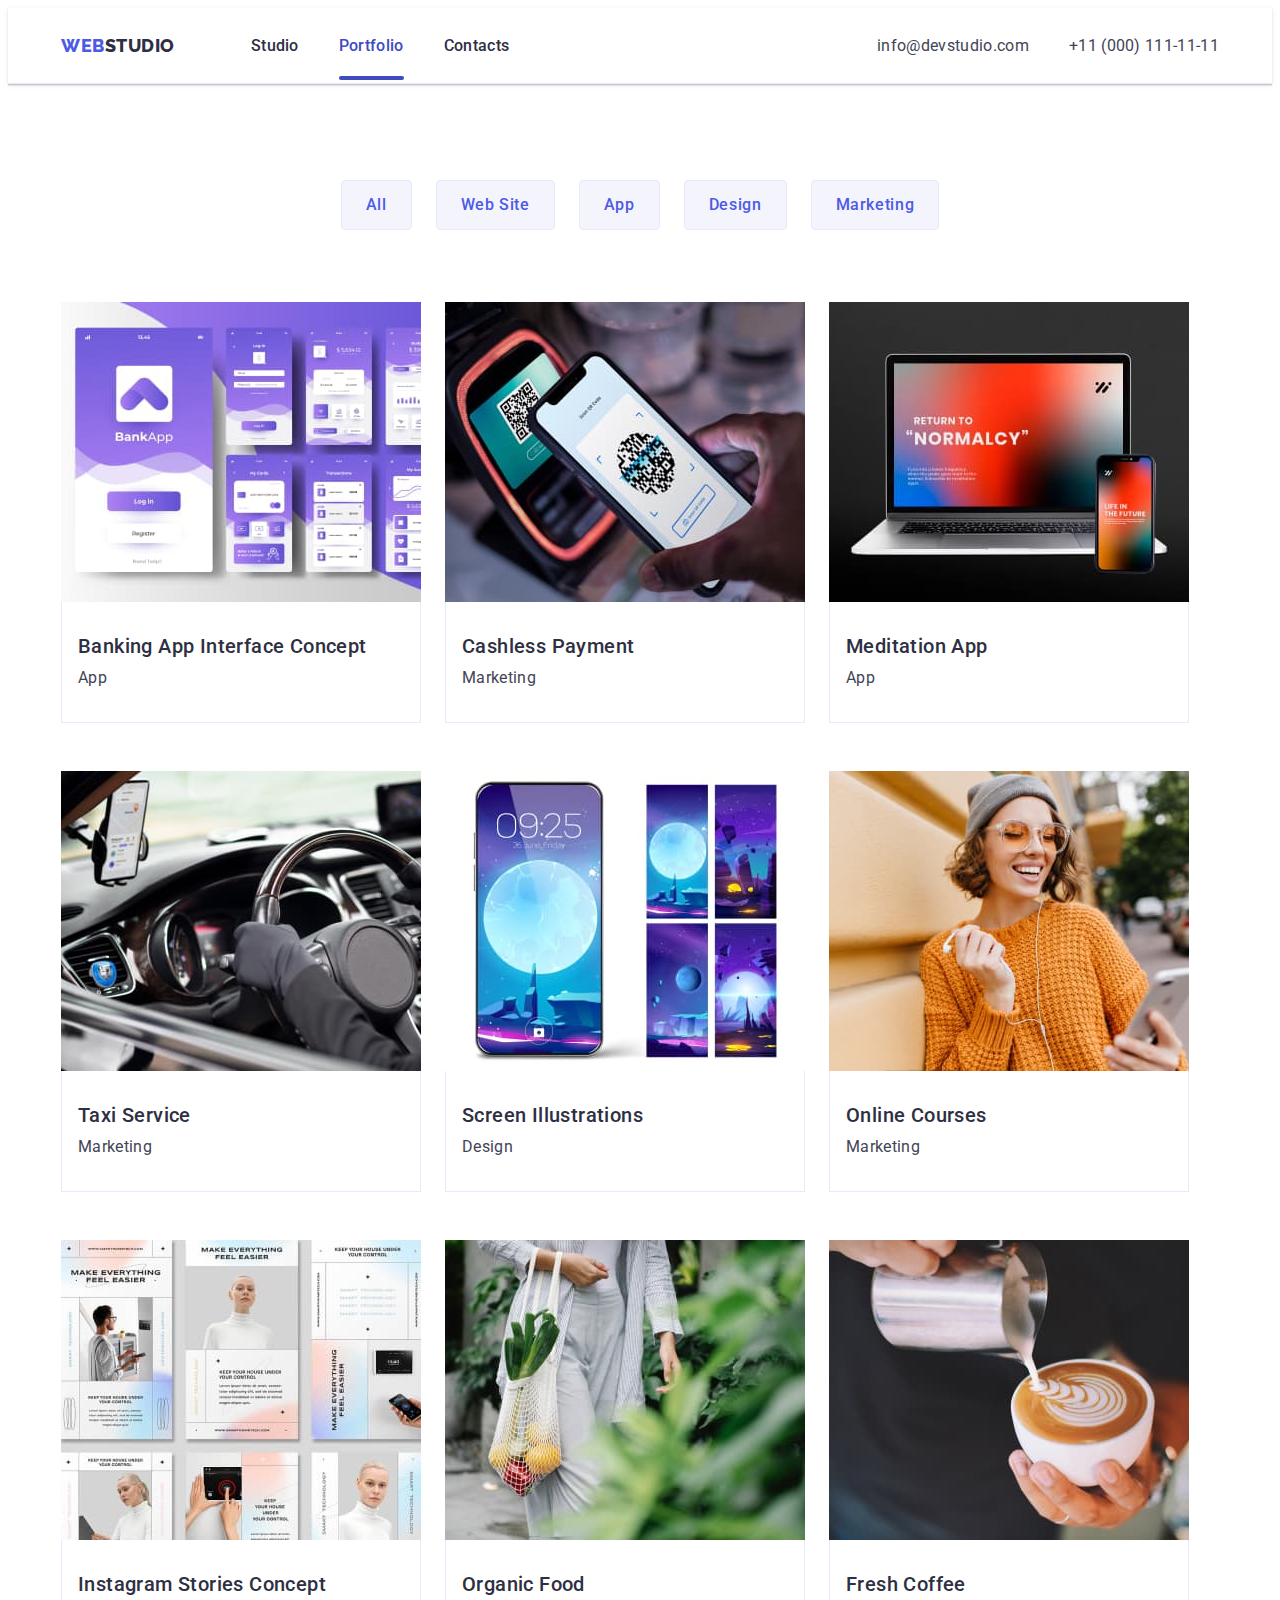
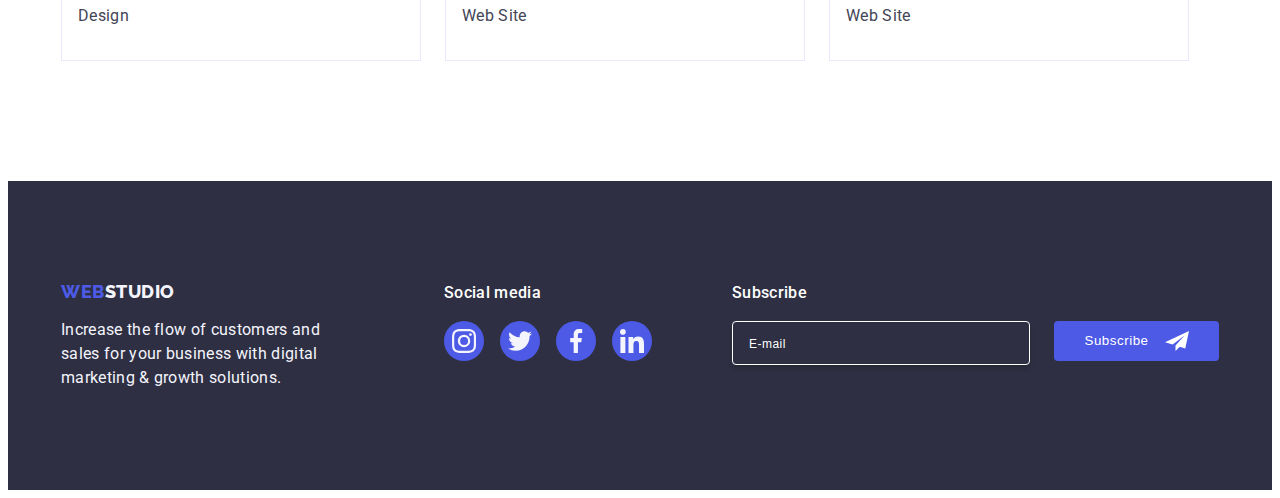
==== commit 8495f8e8: "footer-fix-3" ====
--- a/portfolio.html
+++ b/portfolio.html
@@ -259,12 +259,14 @@
             <div class="footer-subscribe">
                 <p class="footer-social-text">Subscribe</p>
                 <form class="footer-form">
-                    <label class="footer-label" for="footer-email"></label>
+                    <label class="footer-label" for="footer-email">
                         <input class="footer-input" type="email" name="footer-email" id="footer-email" placeholder="E-mail">
-                        <button class="footer-button" type="submit">Subscribe<svg class="footer-button-svg" height="24" width="24">
-                                <use href="./images/icons.svg#icon-telegram"></use></svg>
-                        </button>
-
+                    </label>
+                    <button class="footer-button" type="submit">Subscribe
+                        <svg class="footer-button-svg" height="24" width="24">
+                            <use href="./images/icons.svg#icon-telegram"></use>
+                        </svg>
+                    </button>
                 </form>
     
             </div>
--- a/css/styles.css
+++ b/css/styles.css
@@ -771,7 +771,7 @@
 }
 .modal-comment::placeholder {
   color: rgba(46, 47, 66, 0.4);
-  font-family: Roboto;
+  font-family: "Roboto", sans-serif;
   font-size: 12px;
   font-style: normal;
   font-weight: 400;
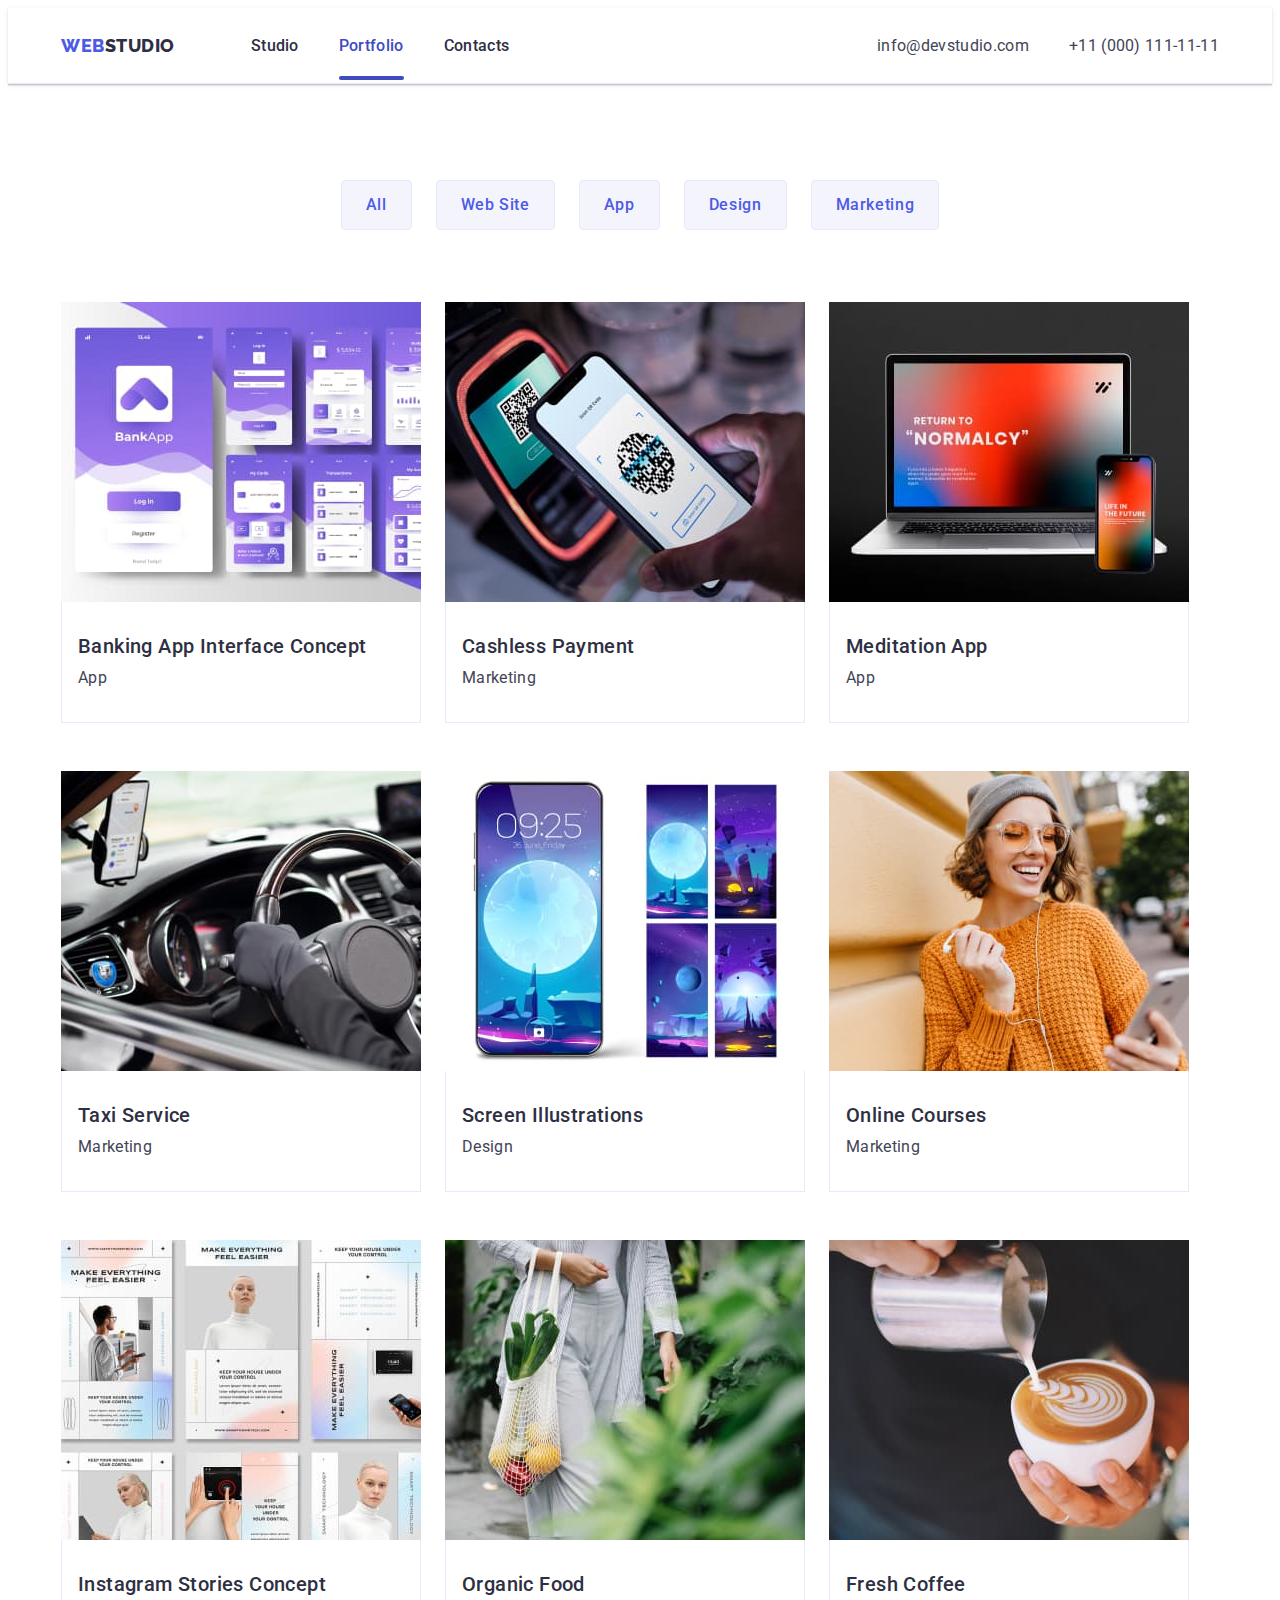
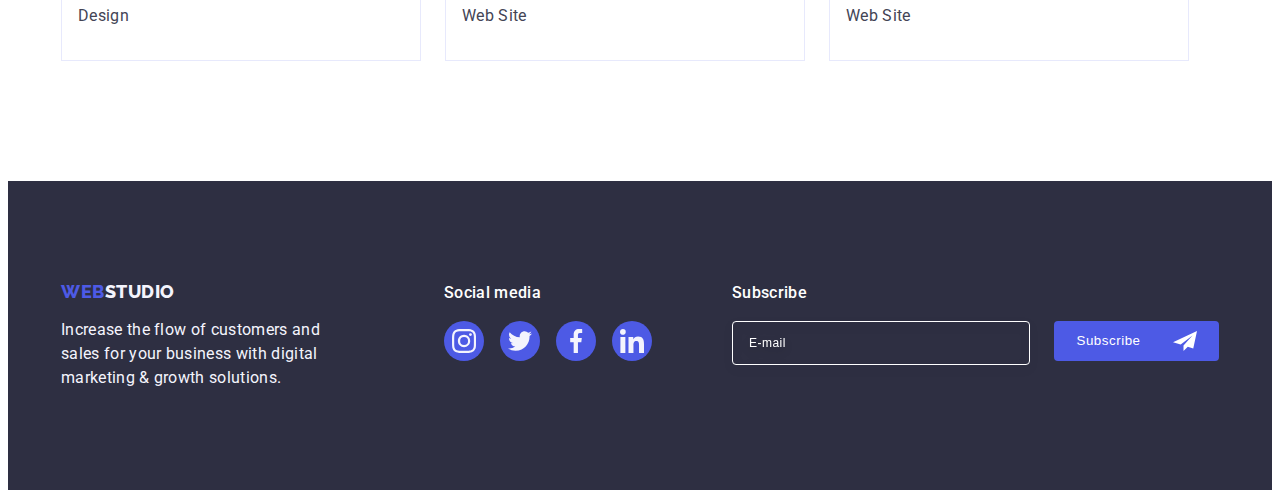
==== commit dfa84540: "final" ====
--- a/portfolio.html
+++ b/portfolio.html
@@ -268,7 +268,6 @@
                         </svg>
                     </button>
                 </form>
-    
             </div>
         </div>
     </footer>
--- a/css/styles.css
+++ b/css/styles.css
@@ -469,9 +469,12 @@
   height: 40px;
   border-radius: 4px;
   border: 1px solid var(--white-background-color);
-  box-shadow: 0px 4px 4px 0px rgba(0, 0, 0, 0.15);
-  background: var(--dark-color);
+  background-color: transparent;
+  font-size: 12px;
   padding-left: 16px;
+  line-height: 1.5;
+  letter-spacing: 0.04em;
+  filter: drop-shadow(0px 4px 4px rgba(0, 0, 0, 0.15));
   padding-right: 16px;
   color: var(--white-background-color);
 }
@@ -487,7 +490,7 @@
   justify-content: center;
   align-items: center;
   gap: 16px;
-  width: 165px;
+  min-width: 165px;
   height: 40px;
   border-radius: 4px;
   background-color: #4d5ae5;
@@ -501,6 +504,7 @@
 }
 .footer-button-svg {
   fill: var(--white-background-color);
+  margin-left: 16px;
 }
 .footer-button:hover,
 .footer-button:focus {
@@ -823,7 +827,6 @@
   margin: 24px auto;
   color: var(--white, #fff);
   text-align: center;
-  font-family: Roboto;
   font-size: 16px;
   font-style: normal;
   font-weight: 500;
